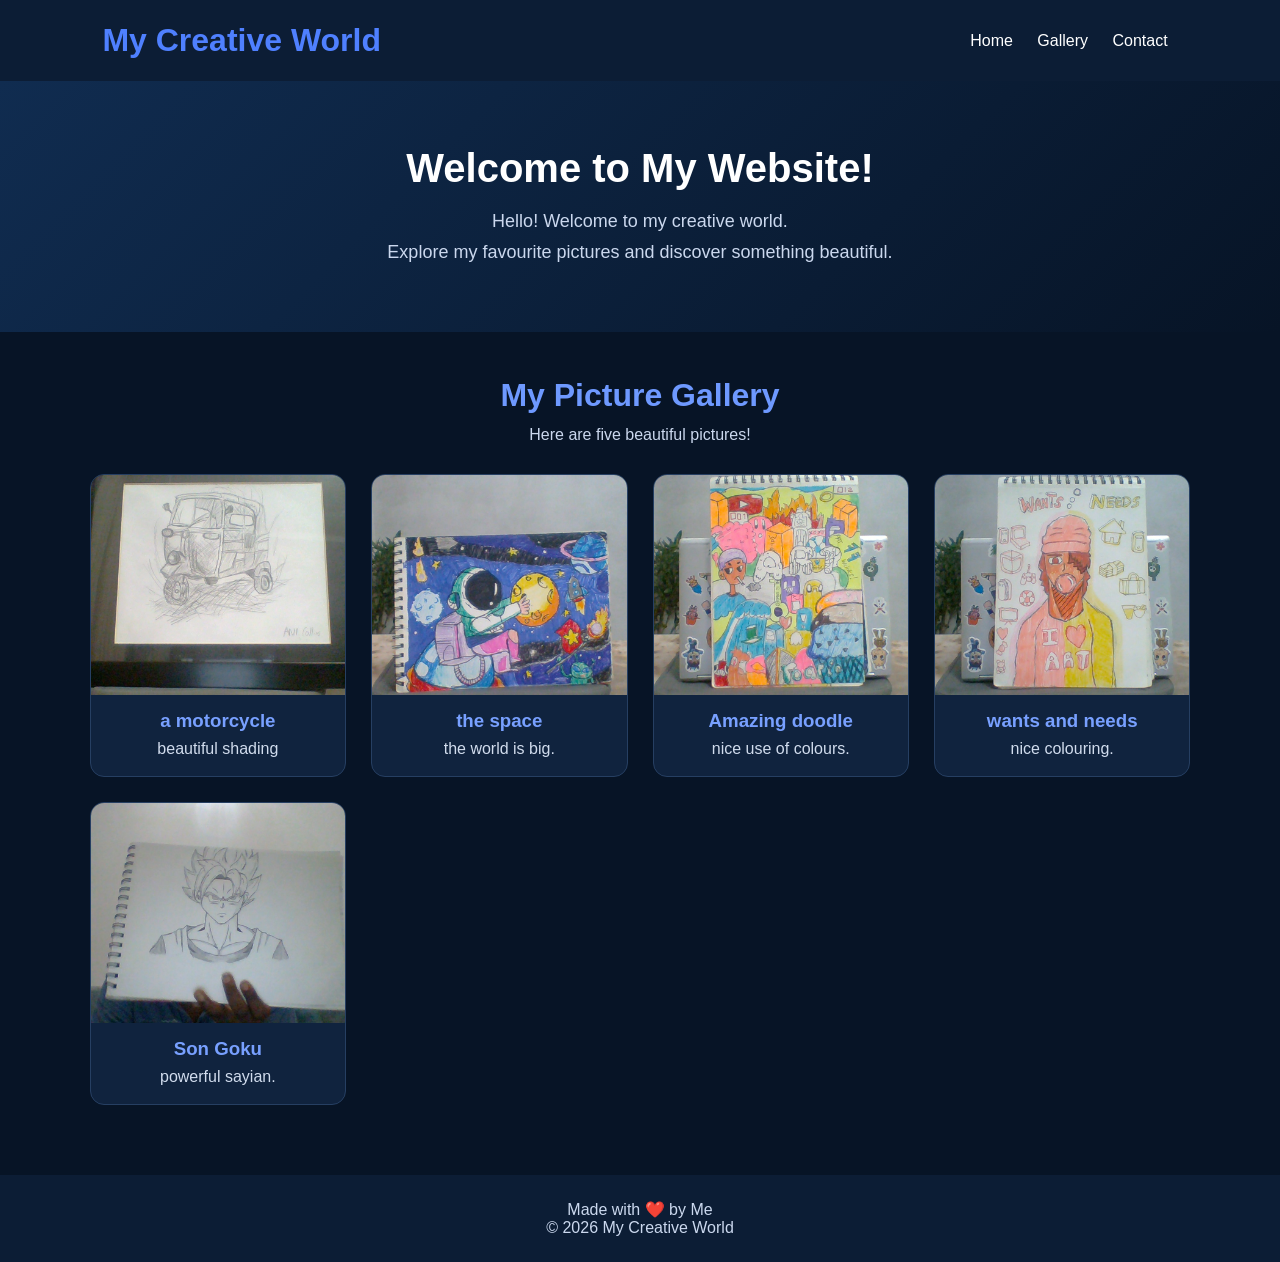
==== 67.fah.html @ 5866194d "Add files via upload" ====
<!DOCTYPE html>
<html lang="en">
<head>
  <meta charset="UTF-8">
  <meta name="viewport" content="width=device-width, initial-scale=1.0">
  <title>My Creative World</title>

  <style>
    * {
      margin: 0;
      padding: 0;
      box-sizing: border-box;
    }

    body {
      font-family: Arial, sans-serif;
      background: #071426;
      color: white;
    }

    header {
      background: #0c1d35;
      padding: 22px 8%;
      display: flex;
      justify-content: space-between;
      align-items: center;
      flex-wrap: wrap;
      gap: 15px;
    }

    header h1 {
      color: #4f80ff;
    }

    nav a {
      color: white;
      text-decoration: none;
      margin: 0 10px;
      transition: 0.3s;
    }

    nav a:hover {
      color: #4f80ff;
    }

    .hero {
      text-align: center;
      padding: 65px 20px;
      background: linear-gradient(135deg, #102c50, #071426);
    }

    .hero h2 {
      font-size: 40px;
      margin-bottom: 15px;
    }

    .hero p {
      color: #cbd8ee;
      font-size: 18px;
      line-height: 1.7;
    }

    .gallery {
      padding: 45px 7%;
    }

    .gallery h2 {
      text-align: center;
      font-size: 32px;
      margin-bottom: 12px;
      color: #6e99ff;
    }

    .intro {
      text-align: center;
      margin-bottom: 30px;
      color: #cbd8ee;
    }

    .pictures {
      display: grid;
      grid-template-columns: repeat(auto-fit, minmax(220px, 1fr));
      gap: 25px;
    }

    .card {
      background: #10233e;
      border-radius: 14px;
      overflow: hidden;
      border: 1px solid #263f62;
      transition: transform 0.3s, box-shadow 0.3s;
    }

    .card:hover {
      transform: translateY(-8px);
      box-shadow: 0 10px 25px #315fff40;
    }

    .card img {
      width: 100%;
      height: 220px;
      object-fit: cover;
      display: block;
    }

    .card h3 {
      padding: 15px 12px 8px;
      text-align: center;
      color: #78a0ff;
    }

    .card p {
      text-align: center;
      padding: 0 12px 18px;
      color: #d1dced;
    }

    footer {
      text-align: center;
      padding: 25px;
      background: #0c1d35;
      color: #cbd8ee;
      margin-top: 25px;
    }

    @media (max-width: 600px) {
      header {
        justify-content: center;
        text-align: center;
      }

      nav a {
        display: inline-block;
        margin: 8px;
      }

      .hero h2 {
        font-size: 30px;
      }
    }
  </style>
</head>

<body>

  <header>
    <h1>My Creative World</h1>

    <nav>
      <a href="#home">Home</a>
      <a href="#gallery">Gallery</a>
      <a href="#contact">Contact</a>
    </nav>
  </header>

  <section class="hero" id="home">
    <h2>Welcome to My Website!</h2>
    <p>
      Hello! Welcome to my creative world.<br>
      Explore my favourite pictures and discover something beautiful.
    </p>
  </section>

  <section class="gallery" id="gallery">
    <h2>My Picture Gallery</h2>
    <p class="intro">Here are five beautiful pictures!</p>

    <div class="pictures">

      <div class="card">
        <img src="keke.jpg" alt="a motorcycle">
        <h3>a motorcycle</h3>
        <p>beautiful shading</p>
      </div>

      <div class="card">
        <img src="ohshi.jpg" alt="Colourful flowers">
        <h3>the space</h3>
        <p>the world is big.</p>
      </div>

      <div class="card">
        <img src="needs.jpg" alt="Beautiful landscape">
        <h3>Amazing doodle</h3>
        <p>nice use of colours.</p>
      </div>

      <div class="card">
        <img src="idk.jpg" alt="Soccer ball">
        <h3>wants and needs</h3>
        <p>nice colouring.</p>
      </div>

      <div class="card">
        <img src="67777.jpg" alt="Creative artwork">
        <h3>Son Goku</h3>
        <p>powerful sayian.</p>
      </div>

    </div>
  </section>

  <footer id="contact">
    <p>Made with ❤️ by Me</p>
    <p>© 2026 My Creative World</p>
  </footer>

</body>
</html>
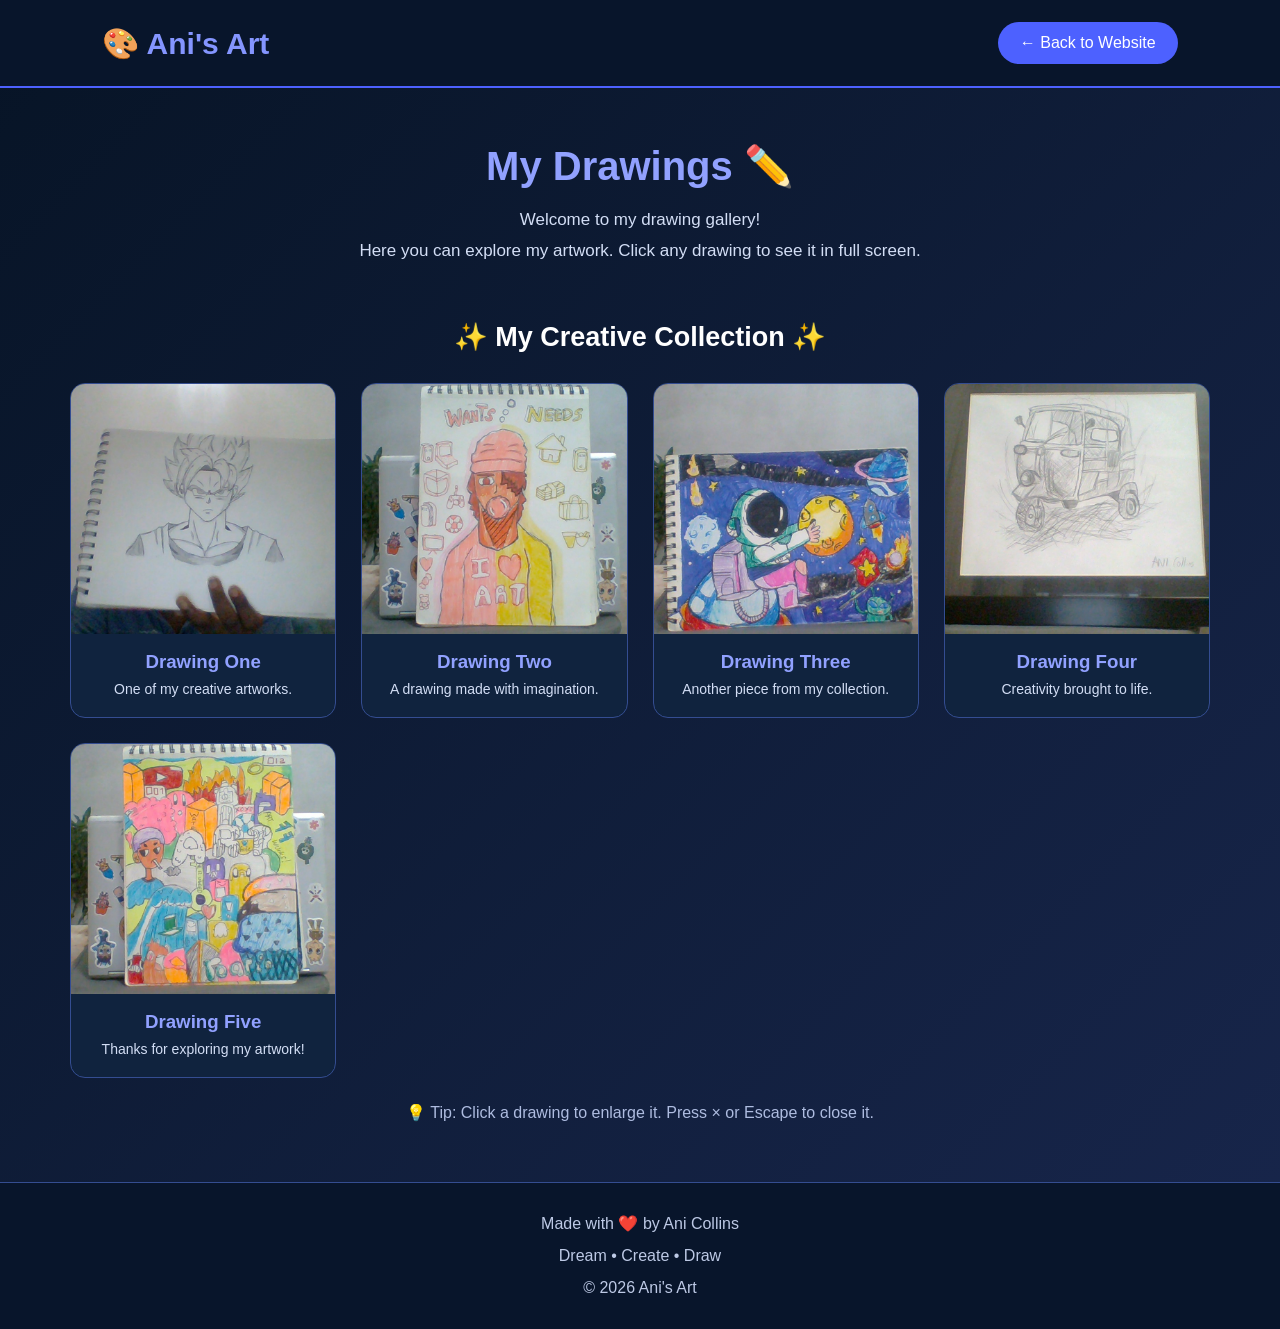
==== commit be7e9f43: "Revamp HTML structure and styles for Ani's Art" ====
--- a/67.fah.html
+++ b/67.fah.html
@@ -1,10 +1,10 @@
-
 <!DOCTYPE html>
 <html lang="en">
 <head>
   <meta charset="UTF-8">
   <meta name="viewport" content="width=device-width, initial-scale=1.0">
-  <title>My Creative World</title>
+
+  <title>My Drawings | Ani's Art</title>
 
   <style>
     * {
@@ -15,113 +15,175 @@
 
     body {
       font-family: Arial, sans-serif;
-      background: #071426;
+      background: linear-gradient(135deg, #071426, #18264c);
       color: white;
-    }
-
+      min-height: 100vh;
+    }
+
+    /* Header */
     header {
-      background: #0c1d35;
+      background: #08152b;
       padding: 22px 8%;
       display: flex;
       justify-content: space-between;
       align-items: center;
       flex-wrap: wrap;
       gap: 15px;
+      border-bottom: 2px solid #4d61ff;
     }
 
     header h1 {
-      color: #4f80ff;
-    }
-
-    nav a {
+      color: #8495ff;
+      font-size: 30px;
+    }
+
+    /* Back button */
+    .back-button {
+      display: inline-block;
+      padding: 12px 22px;
+      background: #4d61ff;
       color: white;
       text-decoration: none;
-      margin: 0 10px;
+      border-radius: 25px;
       transition: 0.3s;
     }
 
-    nav a:hover {
-      color: #4f80ff;
-    }
-
-    .hero {
-      text-align: center;
-      padding: 65px 20px;
-      background: linear-gradient(135deg, #102c50, #071426);
-    }
-
-    .hero h2 {
+    .back-button:hover {
+      background: #8495ff;
+      color: #071426;
+      transform: translateY(-3px);
+    }
+
+    /* Introduction */
+    .intro {
+      text-align: center;
+      padding: 55px 20px 35px;
+    }
+
+    .intro h2 {
       font-size: 40px;
+      color: #91a1ff;
       margin-bottom: 15px;
     }
 
-    .hero p {
-      color: #cbd8ee;
-      font-size: 18px;
-      line-height: 1.7;
-    }
-
+    .intro p {
+      color: #d3def5;
+      font-size: 17px;
+      line-height: 1.8;
+    }
+
+    /* Drawings gallery */
     .gallery {
-      padding: 45px 7%;
+      max-width: 1200px;
+      margin: auto;
+      padding: 20px 30px 60px;
     }
 
     .gallery h2 {
       text-align: center;
-      font-size: 32px;
-      margin-bottom: 12px;
-      color: #6e99ff;
-    }
-
-    .intro {
-      text-align: center;
       margin-bottom: 30px;
-      color: #cbd8ee;
+      font-size: 27px;
     }
 
     .pictures {
       display: grid;
-      grid-template-columns: repeat(auto-fit, minmax(220px, 1fr));
+      grid-template-columns: repeat(
+        auto-fit, minmax(230px, 1fr)
+      );
       gap: 25px;
     }
 
+    /* Drawing cards */
     .card {
       background: #10233e;
-      border-radius: 14px;
+      border: 1px solid #344d91;
+      border-radius: 15px;
       overflow: hidden;
-      border: 1px solid #263f62;
-      transition: transform 0.3s, box-shadow 0.3s;
+      transition: 0.3s;
     }
 
     .card:hover {
-      transform: translateY(-8px);
-      box-shadow: 0 10px 25px #315fff40;
-    }
-
-    .card img {
+      transform: translateY(-7px);
+      box-shadow: 0 12px 30px #526aff35;
+    }
+
+    .drawing {
+      display: block;
       width: 100%;
-      height: 220px;
+      height: 250px;
       object-fit: cover;
+      cursor: pointer;
+      transition: 0.3s;
+    }
+
+    .drawing:hover {
+      opacity: 0.85;
+    }
+
+    .card h3 {
+      text-align: center;
+      color: #91a1ff;
+      padding: 17px 10px 8px;
+    }
+
+    .card p {
+      text-align: center;
+      color: #d3def5;
+      padding: 0 12px 20px;
+      font-size: 14px;
+    }
+
+    .hint {
+      text-align: center;
+      color: #aebce0;
+      margin-top: 25px;
+    }
+
+    /* Full-screen image viewer */
+    #imageViewer {
+      display: none;
+      position: fixed;
+      inset: 0;
+      z-index: 9999;
+      background: rgba(0, 0, 0, 0.96);
+      justify-content: center;
+      align-items: center;
+      padding: 65px 20px 25px;
+    }
+
+    #fullImage {
       display: block;
-    }
-
-    .card h3 {
-      padding: 15px 12px 8px;
-      text-align: center;
-      color: #78a0ff;
-    }
-
-    .card p {
-      text-align: center;
-      padding: 0 12px 18px;
-      color: #d1dced;
-    }
-
+      max-width: 95%;
+      max-height: 88vh;
+      object-fit: contain;
+      border: 3px solid #8495ff;
+      border-radius: 10px;
+      box-shadow: 0 0 30px #526aff50;
+    }
+
+    #closeViewer {
+      position: absolute;
+      top: 12px;
+      right: 25px;
+      font-size: 45px;
+      color: white;
+      background: transparent;
+      border: none;
+      cursor: pointer;
+    }
+
+    #closeViewer:hover {
+      color: #8495ff;
+    }
+
+    /* Footer */
     footer {
       text-align: center;
       padding: 25px;
-      background: #0c1d35;
-      color: #cbd8ee;
-      margin-top: 25px;
+      background: #08152b;
+      color: #bdc9e5;
+      border-top: 1px solid #344d91;
+      line-height: 2;
     }
 
     @media (max-width: 600px) {
@@ -130,13 +192,16 @@
         text-align: center;
       }
 
-      nav a {
-        display: inline-block;
-        margin: 8px;
-      }
-
-      .hero h2 {
-        font-size: 30px;
+      .intro h2 {
+        font-size: 31px;
+      }
+
+      .gallery {
+        padding: 20px 18px 40px;
+      }
+
+      .drawing {
+        height: 230px;
       }
     }
   </style>
@@ -144,67 +209,148 @@
 
 <body>
 
+  <!-- Website header -->
   <header>
-    <h1>My Creative World</h1>
-
-    <nav>
-      <a href="#home">Home</a>
-      <a href="#gallery">Gallery</a>
-      <a href="#contact">Contact</a>
-    </nav>
+    <h1>🎨 Ani's Art</h1>
+
+    <a href="index.html" class="back-button">
+      ← Back to Website
+    </a>
   </header>
 
-  <section class="hero" id="home">
-    <h2>Welcome to My Website!</h2>
+  <!-- Introduction -->
+  <section class="intro">
+    <h2>My Drawings ✏️</h2>
+
     <p>
-      Hello! Welcome to my creative world.<br>
-      Explore my favourite pictures and discover something beautiful.
+      Welcome to my drawing gallery!<br>
+      Here you can explore my artwork.
+      Click any drawing to see it in full screen.
     </p>
   </section>
 
-  <section class="gallery" id="gallery">
-    <h2>My Picture Gallery</h2>
-    <p class="intro">Here are five beautiful pictures!</p>
+  <!-- Drawings gallery -->
+  <section class="gallery">
+    <h2>✨ My Creative Collection ✨</h2>
 
     <div class="pictures">
 
       <div class="card">
-        <img src="keke.jpg" alt="a motorcycle">
-        <h3>a motorcycle</h3>
-        <p>beautiful shading</p>
-      </div>
-
-      <div class="card">
-        <img src="ohshi.jpg" alt="Colourful flowers">
-        <h3>the space</h3>
-        <p>the world is big.</p>
-      </div>
-
-      <div class="card">
-        <img src="needs.jpg" alt="Beautiful landscape">
-        <h3>Amazing doodle</h3>
-        <p>nice use of colours.</p>
-      </div>
-
-      <div class="card">
-        <img src="idk.jpg" alt="Soccer ball">
-        <h3>wants and needs</h3>
-        <p>nice colouring.</p>
-      </div>
-
-      <div class="card">
-        <img src="67777.jpg" alt="Creative artwork">
-        <h3>Son Goku</h3>
-        <p>powerful sayian.</p>
+        <img
+          src="67777.jpg"
+          alt="My first drawing"
+          class="drawing"
+        >
+        <h3>Drawing One</h3>
+        <p>One of my creative artworks.</p>
+      </div>
+
+      <div class="card">
+        <img
+          src="idk.jpg"
+          alt="My second drawing"
+          class="drawing"
+        >
+        <h3>Drawing Two</h3>
+        <p>A drawing made with imagination.</p>
+      </div>
+
+      <div class="card">
+        <img
+          src="ohshi.jpg"
+          alt="My third drawing"
+          class="drawing"
+        >
+        <h3>Drawing Three</h3>
+        <p>Another piece from my collection.</p>
+      </div>
+
+      <div class="card">
+        <img
+          src="keke.jpg"
+          alt="My fourth drawing"
+          class="drawing"
+        >
+        <h3>Drawing Four</h3>
+        <p>Creativity brought to life.</p>
+      </div>
+
+      <div class="card">
+        <img
+          src="needs.jpg"
+          alt="My fifth drawing"
+          class="drawing"
+        >
+        <h3>Drawing Five</h3>
+        <p>Thanks for exploring my artwork!</p>
       </div>
 
     </div>
+
+    <p class="hint">
+      💡 Tip: Click a drawing to enlarge it. Press × or Escape to close it.
+    </p>
   </section>
 
-  <footer id="contact">
-    <p>Made with ❤️ by Me</p>
-    <p>© 2026 My Creative World</p>
+  <!-- Full-screen image viewer -->
+  <div
+    id="imageViewer"
+    role="dialog"
+    aria-modal="true"
+    aria-label="Full-screen drawing viewer"
+  >
+    <button
+      id="closeViewer"
+      aria-label="Close full-screen image"
+      type="button"
+    >×</button>
+
+    <img id="fullImage" src="" alt="">
+  </div>
+
+  <!-- Footer -->
+  <footer>
+    <p>Made with ❤️ by Ani Collins</p>
+    <p>Dream • Create • Draw</p>
+    <p>© 2026 Ani's Art</p>
   </footer>
+
+  <!-- JavaScript for full-screen drawings -->
+  <script>
+    const drawings = document.querySelectorAll(".drawing");
+    const viewer = document.getElementById("imageViewer");
+    const fullImage = document.getElementById("fullImage");
+    const closeButton = document.getElementById("closeViewer");
+
+    drawings.forEach(function(drawing) {
+      drawing.addEventListener("click", function() {
+        fullImage.src = drawing.src;
+        fullImage.alt = drawing.alt;
+        viewer.style.display = "flex";
+        closeButton.focus();
+      });
+    });
+
+    function closeImage() {
+      viewer.style.display = "none";
+      fullImage.src = "";
+    }
+
+    closeButton.addEventListener("click", closeImage);
+
+    viewer.addEventListener("click", function(event) {
+      if (event.target === viewer) {
+        closeImage();
+      }
+    });
+
+    document.addEventListener("keydown", function(event) {
+      if (event.key === "Escape" &&
+          viewer.style.display === "flex") {
+        closeImage();
+      }
+    });
+  </script>
 
 </body>
 </html>
